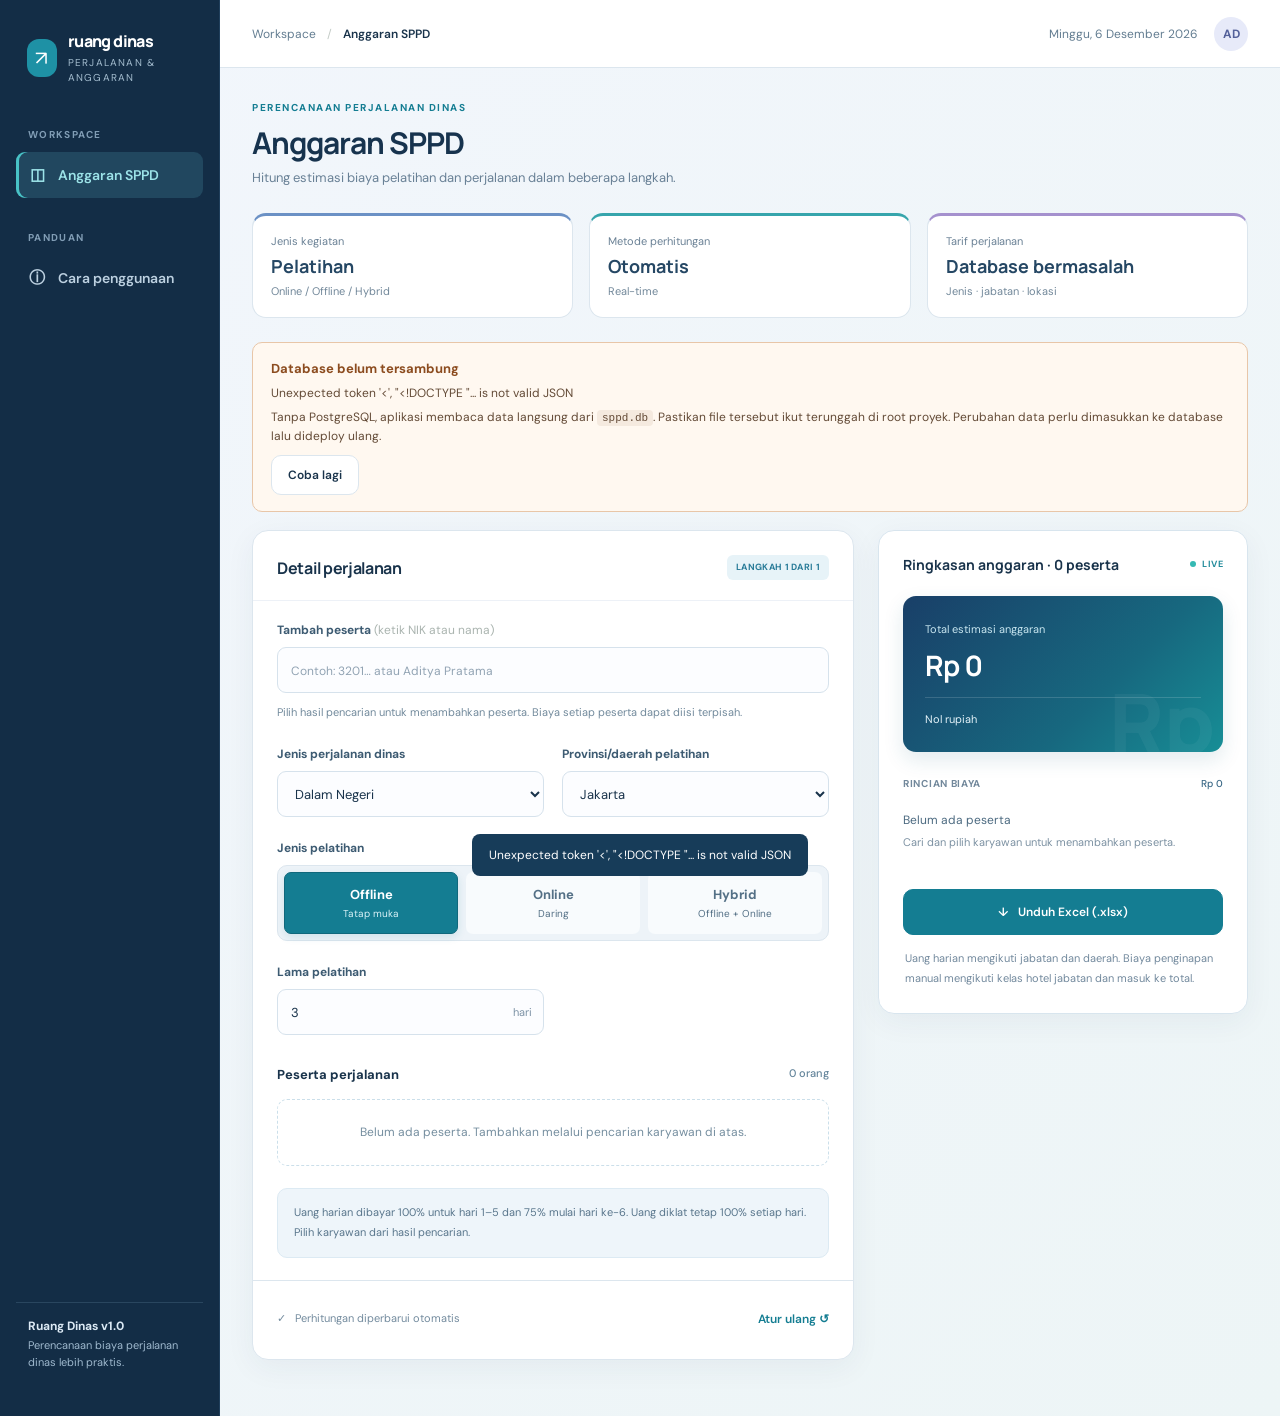
==== RuangDinas-PJT2/index.html @ 48d6821d "Add files via upload" ====
<!doctype html>
<html lang="id">
<head>
  <meta charset="utf-8" />
  <meta name="viewport" content="width=device-width, initial-scale=1" />
  <meta name="theme-color" content="#f5f7f5" />
  <title>Ruang Dinas — Anggaran SPPD</title>
  <link rel="stylesheet" href="style.css?v=7" />
</head>
<body>
  <div class="app">
    <aside>
      <div class="brand"><div class="brand-mark">↗</div><div class="brand-text"><strong>ruang dinas</strong><small>PERJALANAN & ANGGARAN</small></div></div>
      <div class="nav-label">Workspace</div>
      <div class="nav-item active"><span class="icon">◫</span><span class="label">Anggaran SPPD</span></div>
      <div class="nav-label" style="margin-top:22px">Panduan</div>
      <div class="nav-item" id="navGuide"><span class="icon">ⓘ</span><span class="label">Cara penggunaan</span></div>
      <div class="aside-bottom"><b>Ruang Dinas v1.0</b>Perencanaan biaya perjalanan dinas lebih praktis.</div>
    </aside>
    <main>
      <header class="topbar"><div class="crumb">Workspace <span style="margin:0 8px;color:#c3cbc6">/</span> <b>Anggaran SPPD</b></div><div class="top-actions"><span class="today" id="today"></span><div class="avatar">AD</div></div></header>
      <div class="content">
        <div class="heading"><div><div class="eyebrow">PERENCANAAN PERJALANAN DINAS</div><h1>Anggaran SPPD</h1><p>Hitung estimasi biaya pelatihan dan perjalanan dalam beberapa langkah.</p></div></div>
        <section class="stats">
          <div class="stat"><label>Jenis kegiatan</label><strong>Pelatihan</strong><span class="trend">Online / Offline / Hybrid</span></div>
          <div class="stat"><label>Metode perhitungan</label><strong>Otomatis</strong><span class="trend">Real-time</span></div>
          <div class="stat"><label>Tarif perjalanan</label><strong id="rateCount">—</strong><span class="trend">Jenis · jabatan · lokasi</span></div>
        </section>
        <section class="db-alert" id="dbAlert" role="alert" aria-live="polite" hidden>
          <strong>Database belum tersambung</strong>
          <p id="dbAlertMessage">Periksa konfigurasi database pada deployment.</p>
          <p>Tanpa PostgreSQL, aplikasi membaca data langsung dari <code>sppd.db</code>. Pastikan file tersebut ikut terunggah di root proyek. Perubahan data perlu dimasukkan ke database lalu dideploy ulang.</p>
          <button class="btn" id="retryDatabase" type="button">Coba lagi</button>
        </section>
        <div class="layout">
          <section class="card form-card">
            <div class="card-head"><h2>Detail perjalanan</h2><span class="step">LANGKAH 1 DARI 1</span></div>
            <div class="form-grid">
              <div class="field full"><label for="employeeSearch">Tambah peserta <span style="color:#aab4af;font-weight:400">(ketik NIK atau nama)</span></label><div class="employee-search"><input id="employeeSearch" autocomplete="off" placeholder="Contoh: 3201… atau Aditya Pratama"/><div class="employee-results" id="employeeResults"></div></div><input id="person" type="hidden"/><div class="employee-detail" id="employeeDetail">Pilih hasil pencarian untuk menambahkan peserta. Biaya setiap peserta dapat diisi terpisah.</div></div>
              <div class="field"><label for="tripType">Jenis perjalanan dinas</label><select id="tripType"><option value="Dalam Negeri">Dalam Negeri</option><option value="Luar Negeri">Luar Negeri</option></select></div>
              <div class="field"><label id="placeLabel" for="place">Provinsi/daerah pelatihan</label><select id="place"></select></div>
              <div class="field full" id="exchangeRateField" hidden><label for="exchangeRate">Kurs dolar hari ini (Rp per USD)</label><div class="suffix-wrap"><span class="suffix" style="left:14px;right:auto">Rp</span><input id="exchangeRate" type="number" min="0.01" step="0.01" placeholder="Masukkan kurs 1 USD dalam rupiah" style="padding-left:42px"/></div><small class="import-help">Tarif uang harian luar negeri dalam USD dikalikan kurs yang Anda masukkan.</small></div>
              <div class="field full"><label>Jenis pelatihan</label><div class="segmented" role="group" aria-label="Jenis pelatihan"><button type="button" class="active" data-mode="offline" aria-pressed="true"><span class="mode-name">Offline</span><span class="mode-description">Tatap muka</span></button><button type="button" data-mode="online" aria-pressed="false"><span class="mode-name">Online</span><span class="mode-description">Daring</span></button><button type="button" data-mode="gabungan" aria-pressed="false"><span class="mode-name">Hybrid</span><span class="mode-description">Offline + Online</span></button></div></div>
              <div class="field" id="singleDurationField"><label for="days">Lama pelatihan</label><div class="suffix-wrap"><input id="days" type="number" min="1" max="365" value="3"/><span class="suffix">hari</span></div></div>
              <div class="field" id="offlineDurationField" hidden><label for="offlineDays">Lama kegiatan offline</label><div class="suffix-wrap"><input id="offlineDays" type="number" min="1" max="365" value="3"/><span class="suffix">hari</span></div></div>
              <div class="field" id="onlineDurationField" hidden><label for="onlineDays">Lama kegiatan online</label><div class="suffix-wrap"><input id="onlineDays" type="number" min="1" max="365" value="2"/><span class="suffix">hari</span></div></div>
              <div class="field full" id="participantList"></div>
              <div class="note" id="modeNote">Biaya pelatihan offline termasuk dalam uang harian. Penginapan dimasukkan manual sesuai kelas hotel jabatan.</div>
            </div>
            <div class="form-footer"><span class="autosave">✓ &nbsp; Perhitungan diperbarui otomatis</span><button class="btn text" id="resetBtn">Atur ulang ↺</button></div>
          </section>
          <aside class="card result">
            <div class="result-top"><h2 id="summaryTitle">Ringkasan anggaran</h2><span class="live">LIVE</span></div>
            <div class="total"><small>Total estimasi anggaran</small><strong id="grandTotal">Rp 0</strong><p class="total-words" id="totalWords">Nol rupiah</p></div>
            <div class="breakdown-title">Rincian biaya <span id="perPerson" style="float:right;letter-spacing:0;text-transform:none;font-weight:500"></span></div>
            <div id="breakdown"></div>
            <button class="btn primary" id="exportBtn">↓ &nbsp; Unduh Excel (.xlsx)</button>
            <p class="hint">Uang harian mengikuti jabatan dan daerah. Biaya penginapan manual mengikuti kelas hotel jabatan dan masuk ke total.</p>
          </aside>
        </div>
      </div>
    </main>
  </div>
  <div class="modal-backdrop" id="modalBackdrop"><div class="modal"><div class="modal-header"><h2 id="modalTitle">Kelola data karyawan</h2><button class="close" id="closeModal" type="button">×</button></div><div class="modal-body" id="modalBody"></div><div class="modal-actions"><small id="modalFootnote">Impor menambahkan karyawan baru atau memperbarui data berdasarkan NIK.</small></div></div></div>
  <div class="toast" id="toast"></div>
  <script src="app.js?v=55" defer></script>
</body>
</html>
---- RuangDinas-PJT2/style.css ----
@import url('https://fonts.googleapis.com/css2?family=DM+Sans:wght@400;500;600;700&family=Manrope:wght@400;500;600;700;800&display=swap');
    :root{--ink:#172c29;--muted:#75827e;--line:#e7ece8;--paper:#fff;--canvas:#f5f7f5;--green:#176b56;--green2:#eaf4ef;--lime:#d5ec9d;--orange:#f2a36c;--shadow:0 16px 40px #173b2c0b}
    *{box-sizing:border-box}body{margin:0;background:var(--canvas);color:var(--ink);font-family:'DM Sans',sans-serif;font-size:14px}button,input,select{font:inherit}button{cursor:pointer}.app{max-width:1440px;margin:0 auto;min-height:100vh;display:grid;grid-template-columns:244px 1fr}
    aside{background:#fff;border-right:1px solid var(--line);padding:28px 18px;display:flex;flex-direction:column}.brand{display:flex;align-items:center;gap:11px;padding:0 11px 34px}.brand-mark{background:var(--green);width:38px;height:38px;border-radius:12px;display:grid;place-items:center;color:white;font-size:20px}.brand strong{font:800 16px Manrope;letter-spacing:-.6px}.brand small{display:block;font-size:10px;color:var(--muted);letter-spacing:1.2px;margin-top:2px}.nav-label{color:#a0aaa6;text-transform:uppercase;font-size:10px;font-weight:700;letter-spacing:1.3px;padding:8px 12px}.nav-item{display:flex;align-items:center;gap:12px;padding:11px 12px;border-radius:9px;color:#687772;margin:2px 0;font-weight:600}.nav-item.active{background:var(--green2);color:var(--green)}.nav-item .icon{width:18px;text-align:center;font-size:16px}.aside-bottom{margin-top:auto;padding:14px 12px;border-top:1px solid var(--line);color:var(--muted);font-size:11px;line-height:1.6}.aside-bottom b{color:var(--ink);display:block;font-size:12px}
    main{min-width:0}.topbar{height:76px;border-bottom:1px solid var(--line);background:#ffffffa8;display:flex;justify-content:space-between;align-items:center;padding:0 42px}.crumb{color:var(--muted);font-size:12px}.crumb b{color:var(--ink);font-weight:600}.top-actions{display:flex;align-items:center;gap:16px}.today{font-size:12px;color:var(--muted)}.avatar{width:34px;height:34px;border-radius:50%;background:#f1d7c2;color:#704f39;display:grid;place-items:center;font-weight:700;font-size:12px}.content{padding:34px 42px 60px;max-width:1280px;margin:0 auto}.heading{display:flex;justify-content:space-between;align-items:flex-end;margin-bottom:26px}.eyebrow{color:var(--green);text-transform:uppercase;letter-spacing:1.5px;font-size:10px;font-weight:700}.heading h1{font:700 30px Manrope;letter-spacing:-1.2px;margin:7px 0 5px}.heading p{margin:0;color:var(--muted);font-size:13px}.btn{border:1px solid var(--line);background:#fff;color:var(--ink);border-radius:8px;padding:10px 14px;font-weight:600;font-size:12px;display:inline-flex;align-items:center;gap:8px}.btn:hover{border-color:#b7c9c1}.btn.primary{background:var(--green);border-color:var(--green);color:white}.btn.primary:hover{background:#105b47}.btn.text{border:0;background:transparent;color:var(--green);padding:6px 0}.layout{display:grid;grid-template-columns:minmax(0,1fr) 340px;gap:20px;align-items:start}.card{background:var(--paper);border:1px solid var(--line);border-radius:12px;box-shadow:var(--shadow)}.card-head{padding:20px 22px 15px;display:flex;justify-content:space-between;align-items:center}.card-head h2{font:700 15px Manrope;margin:0;letter-spacing:-.3px}.step{font-size:10px;color:var(--green);background:var(--green2);padding:5px 8px;border-radius:5px;font-weight:700;letter-spacing:.3px}.form-card{padding-bottom:20px}.form-grid{padding:2px 22px 17px;display:grid;grid-template-columns:1fr 1fr;gap:16px 14px}.field.full{grid-column:1/-1}.field label{display:block;font-size:11px;font-weight:700;color:#52625d;margin-bottom:7px}.field input,.field select{width:100%;height:41px;border:1px solid #dfe6e1;background:#fff;border-radius:7px;padding:0 11px;color:var(--ink);outline:none}.field input:focus,.field select:focus{border-color:#77a995;box-shadow:0 0 0 3px #176b5614}.field input::placeholder{color:#adb7b2}.suffix-wrap{position:relative}.suffix-wrap input{padding-right:58px}.suffix{position:absolute;right:12px;top:13px;color:#9aa5a0;font-size:11px}.segmented{height:42px;background:#f3f6f3;border-radius:8px;padding:4px;display:flex;gap:4px}.segmented button{border:0;background:transparent;border-radius:6px;flex:1;color:#77837e;font-size:12px;font-weight:600}.segmented button.active{background:#fff;color:var(--green);box-shadow:0 1px 4px #14291c12}.note{grid-column:1/-1;background:#f6f8f6;border-radius:7px;padding:10px 12px;color:#74817b;font-size:11px;line-height:1.5}.note span{color:var(--green);font-weight:700}.form-footer{border-top:1px solid var(--line);padding:16px 22px 0;display:flex;justify-content:space-between;align-items:center}.autosave{color:#8a9791;font-size:11px}.result{padding:20px 20px 18px;position:sticky;top:20px}.result-top{display:flex;justify-content:space-between;align-items:center}.result-top h2{font:700 15px Manrope;margin:0}.live{color:var(--green);font-size:10px;font-weight:700;display:flex;gap:6px;align-items:center}.live:before{content:'';width:6px;height:6px;background:#60b990;border-radius:50%}.total{margin:22px 0 18px;padding:19px;border-radius:10px;background:var(--green);color:#fff;position:relative;overflow:hidden}.total:after{content:'Rp';font:800 82px Manrope;color:#ffffff0c;position:absolute;right:8px;bottom:-26px}.total small{font-size:11px;color:#b7d5c9}.total strong{display:block;font:700 28px Manrope;letter-spacing:-.8px;margin-top:4px;position:relative;z-index:1}.breakdown-title{font-size:10px;text-transform:uppercase;letter-spacing:1px;font-weight:700;color:#97a39e;margin:0 0 5px}.line-item{display:flex;justify-content:space-between;align-items:center;padding:11px 0;border-bottom:1px solid #eff2ef}.line-item:last-child{border:0}.line-label{font-size:12px;color:#66746e}.line-label small{display:block;color:#9ba6a0;font-size:10px;margin-top:3px}.line-amount{font-size:12px;font-weight:700}.total-foot{background:#f6f8f6;border-radius:7px;padding:10px;margin-top:14px;display:flex;justify-content:space-between;color:#75817c;font-size:10px}.total-foot b{color:var(--ink)}.result .primary{width:100%;justify-content:center;margin-top:15px;padding:12px}.hint{font-size:10px;line-height:1.5;color:#9aa49f;margin:12px 2px 0}.stats{display:grid;grid-template-columns:repeat(3,1fr);gap:14px;margin-bottom:18px}.stat{padding:14px 16px;background:#fff;border:1px solid var(--line);border-radius:10px}.stat label{font-size:10px;color:var(--muted);display:block;margin-bottom:8px}.stat strong{font:700 17px Manrope}.stat .trend{float:right;background:#eef5eb;color:#59825b;padding:4px 6px;border-radius:5px;font-size:9px}
    .toast{position:fixed;bottom:24px;left:50%;transform:translate(-50%,20px);opacity:0;background:#183a31;color:#fff;padding:12px 17px;border-radius:8px;font-size:12px;transition:.22s;pointer-events:none;z-index:10}.toast.show{opacity:1;transform:translate(-50%,0)}.modal-backdrop{position:fixed;inset:0;background:#10251d66;display:none;align-items:center;justify-content:center;padding:20px;z-index:5}.modal-backdrop.open{display:flex}.modal{width:min(700px,100%);max-height:90vh;overflow:auto;background:#fff;border-radius:14px;box-shadow:0 24px 80px #10251d40}.modal-header{padding:20px 24px;border-bottom:1px solid var(--line);display:flex;justify-content:space-between;align-items:center}.modal-header h2{font:700 18px Manrope;margin:0}.close{border:0;background:#f3f6f3;border-radius:50%;width:32px;height:32px;color:#697772;font-size:18px}.modal-body{padding:20px 24px}.modal-body p{color:var(--muted);font-size:12px;line-height:1.55;margin:0 0 18px}.rate-table{width:100%;border-collapse:collapse;font-size:12px}.rate-table th{text-align:left;color:#87938d;background:#f6f8f6;padding:10px;font-size:10px}.rate-table td{padding:9px 10px;border-bottom:1px solid #edf0ed}.rate-table input{width:100%;border:1px solid #e3e9e5;border-radius:5px;padding:7px 8px;font-size:11px}.modal-actions{padding:14px 24px 20px;border-top:1px solid var(--line);display:flex;justify-content:space-between;align-items:center}.modal-actions small{color:#93a099;font-size:10px}
    .employee-search{position:relative}.employee-search>input{width:100%;height:41px;border:1px solid #dfe6e1;background:#fff;border-radius:7px;padding:0 11px;color:var(--ink);outline:none}.employee-search>input:focus{border-color:#77a995;box-shadow:0 0 0 3px #176b5614}.employee-results{display:none;position:absolute;top:45px;left:0;right:0;background:#fff;border:1px solid var(--line);border-radius:8px;box-shadow:0 12px 30px #173b2c18;z-index:3;max-height:240px;overflow:auto}.employee-results.open{display:block}.employee-option{padding:10px 12px;border-bottom:1px solid #f0f2f0;cursor:pointer}.employee-option:last-child{border:0}.employee-option:hover{background:#f5f8f5}.employee-option b{font-size:12px}.employee-option small{display:block;color:#87938d;margin-top:3px;font-size:10px}.employee-detail{margin-top:8px;color:#82908a;font-size:10px;line-height:1.6}.employee-detail.selected{background:#f5f8f5;border-radius:7px;padding:9px 11px;color:#62716a}.employee-detail b{color:var(--ink)}.import-box{border:1px dashed #cbd8d0;background:#f8faf8;padding:16px;border-radius:9px;margin:16px 0}.import-box label{font-weight:700;font-size:12px;display:block;margin-bottom:9px}.import-box input{font-size:11px}.import-help{font-size:10px;color:#84918b;line-height:1.6}
    @media(max-width:1000px){.app{grid-template-columns:72px 1fr}aside{padding:24px 10px}.brand{padding:0 7px 34px}.brand-text,.nav-label,.nav-item .label,.aside-bottom{display:none}.nav-item{justify-content:center;padding:12px}.nav-item .icon{font-size:18px}.layout{grid-template-columns:minmax(0,1fr) 300px}.content{padding:28px 24px}.topbar{padding:0 24px}}
    @media(max-width:740px){.app{display:block}aside{display:none}.topbar{height:60px;padding:0 18px}.content{padding:24px 16px 40px}.heading{align-items:flex-start;gap:12px;flex-direction:column;margin-bottom:20px}.heading h1{font-size:25px}.layout{grid-template-columns:1fr}.result{position:static;grid-row:1}.form-grid{grid-template-columns:1fr}.field.full,.note{grid-column:auto}.stats{gap:7px}.stat{padding:12px 10px}.stat strong{font-size:14px}.today{display:none}}

.db-alert{margin:0 0 18px;padding:16px 18px;border:1px solid #e8c6a8;border-radius:10px;background:#fff8f0;color:#634a36;line-height:1.5}.db-alert[hidden]{display:none}.db-alert strong{display:block;color:#8c4c1f;font-size:13px}.db-alert p{margin:6px 0;font-size:12px}.db-alert code{font-size:11px;background:#f5eadf;padding:2px 5px;border-radius:4px}.db-alert .btn{margin-top:4px}

.total-words{position:relative;z-index:1;margin:10px 0 0;font-size:11px;line-height:1.6;color:#dceee6;overflow-wrap:anywhere}

/* Comfortable form spacing and clear budget hierarchy. */
:root{--canvas:#f3f6f5;--line:#e0e8e4;--muted:#667b72;--shadow:0 8px 30px rgba(28,65,49,.045)}
body{font-family:'DM Sans',-apple-system,BlinkMacSystemFont,'Segoe UI',sans-serif;line-height:1.5}
.app{max-width:1600px;grid-template-columns:220px minmax(0,1fr)}
.app>aside{background:#fbfdfc;padding:30px 16px}
.topbar{height:68px;padding:0 32px;background:#fff}
.content{padding:32px 32px 56px;max-width:1320px}
.heading{align-items:center;gap:20px;margin-bottom:24px}
.heading h1{font-size:30px;letter-spacing:-1px}
.heading p{line-height:1.6;color:#6b7e75}
.btn{border-radius:10px;min-height:40px;padding:10px 16px;transition:background .15s,border-color .15s}
.btn:focus-visible,.segmented button:focus-visible{outline:3px solid #a8d4c1;outline-offset:3px}
.stats{gap:16px;margin-bottom:24px}
.stat{padding:17px 18px;border-radius:14px;display:flex;align-items:flex-start;flex-direction:column;gap:5px}
.stat label{margin-bottom:0;font-size:11px;color:#6d8076}
.stat strong{font-size:18px}.stat .trend{float:none;background:transparent;color:#668373;padding:0;font-size:11px}
.layout{grid-template-columns:minmax(0,1fr) minmax(320px,370px);gap:24px}
.card{border-radius:16px}
.card-head{padding:24px 24px 20px;border-bottom:1px solid #edf2ef;margin-bottom:20px;gap:12px}
.card-head h2,.result-top h2{font-size:16px}
.step{font-size:9px;white-space:nowrap;padding:6px 9px;border-radius:6px}
.form-grid{padding:0 24px 22px;gap:22px 18px;grid-template-columns:repeat(2,minmax(0,1fr))}
.field{min-width:0}.field label{font-size:12px;color:#425c50;margin-bottom:8px}
.field input,.field select,.employee-search>input{height:46px;border-radius:9px;border-color:#d8e3dc;background:#fcfdfc;font-size:13px;padding-left:13px}
.field input::placeholder{color:#8c9d93;font-size:12px}
.suffix{top:15px;color:#72897c}.suffix-wrap input{padding-right:55px}
.employee-results{top:51px;border-radius:10px}.employee-option{padding:13px 14px}.employee-option b{font-size:13px}.employee-option small{font-size:11px}
.employee-detail{font-size:11px;line-height:1.8;margin-top:10px}
.employee-detail.selected{padding:14px 16px;background:#f0f7f3;border:1px solid #dcebe2;border-radius:10px}
.import-help{display:block;font-size:11px;line-height:1.7;margin-top:7px;color:#6e8476}
.segmented{height:46px;background:#edf3ef;border-radius:10px;padding:5px}.segmented button{border-radius:7px;font-size:12px}
.note{padding:14px 16px;border:1px solid #e5ede7;background:#f7faf8;color:#61796c;font-size:11px;line-height:1.8;border-radius:10px}
.form-footer{padding:18px 24px 0;gap:14px}.autosave{color:#708579;line-height:1.6}
.result{display:block;padding:24px;top:24px;border:1px solid #dce7df}
.result-top{gap:12px}.live{font-size:9px;letter-spacing:.5px}
.total{margin:22px 0 24px;padding:22px;border-radius:13px;background:linear-gradient(135deg,#176b56,#104c3e)}
.total small{color:#d0e7dd;font-size:11px}.total strong{font-size:clamp(24px,2.2vw,30px);line-height:1.3;letter-spacing:-.7px;overflow-wrap:anywhere;margin-top:8px;font-variant-numeric:tabular-nums}
.total-words{padding-top:12px;border-top:1px solid #ffffff26;margin-top:14px;font-size:11px;line-height:1.8;color:#e5f2ec}
.breakdown-title{color:#6f8478;font-size:10px;letter-spacing:.7px;display:flex;justify-content:space-between;gap:12px}
.breakdown-title #perPerson{float:none!important;font-variant-numeric:tabular-nums;color:#456555}
.line-item{gap:14px;align-items:flex-start;padding:15px 0;border-color:#eaf0ec}.line-label{font-size:12px;color:#466052;min-width:0;line-height:1.6}.line-label small{font-size:11px;color:#7c8e82;line-height:1.6;margin-top:4px}.line-amount{font-size:12px;white-space:nowrap;font-variant-numeric:tabular-nums;padding-top:2px}
.result .primary{margin-top:22px;min-height:46px;border-radius:10px}.hint{font-size:11px;line-height:1.8;color:#73867a;margin-top:14px}
.modal{border-radius:18px}.import-box{border-style:solid;border-radius:12px;padding:18px}.modal-body p{font-size:13px;line-height:1.7}
[hidden]{display:none!important}
@media(max-width:1100px){.app{grid-template-columns:76px minmax(0,1fr)}.app>aside{padding:26px 10px}.brand{padding:0 7px 30px}.brand-text,.nav-label,.nav-item .label,.aside-bottom{display:none}.nav-item{justify-content:center;padding:12px}.content{padding:26px 24px 48px}.topbar{padding:0 24px}.layout{grid-template-columns:minmax(0,1fr) 320px;gap:18px}.result{padding:20px}.form-grid{padding:0 20px 20px;gap:20px 14px}.card-head{padding:20px}.step{display:none}}
@media(max-width:850px){.layout{grid-template-columns:minmax(0,1fr)}.result{position:static;grid-row:auto}.total strong{font-size:30px}.stats{gap:10px}.stat{padding:14px}.stat strong{font-size:16px}}
@media(max-width:600px){.app{display:block}.app>aside{display:none}.topbar{height:60px;padding:0 18px}.content{padding:24px 16px 40px}.heading{align-items:flex-start;flex-direction:column;gap:16px}.heading h1{font-size:27px}.heading p{font-size:12px}.heading>.btn{align-self:flex-start}.stats{grid-template-columns:1fr;gap:8px}.stat{display:grid;grid-template-columns:1fr auto;align-items:center;gap:2px 12px;padding:12px 16px}.stat label{grid-column:1}.stat strong{grid-column:2;grid-row:1/3}.stat .trend{grid-column:1;grid-row:2;font-size:10px}.form-grid{grid-template-columns:minmax(0,1fr)}.field.full,.note{grid-column:1}.form-footer{padding:16px 20px 0;flex-wrap:wrap}.total{padding:20px}.line-item{gap:10px}.today{display:none}.modal-backdrop{padding:12px}.modal-header,.modal-body{padding:18px}}

.brand strong,.heading h1,.card-head h2,.result-top h2,.total strong,.stat strong,.modal-header h2{font-family:Manrope,"DM Sans",-apple-system,BlinkMacSystemFont,"Segoe UI",sans-serif}

.participants-title{display:flex;justify-content:space-between;gap:12px;font-size:13px;font-weight:700;margin:8px 0 14px}.participants-title span{font-size:11px;color:#64806f;font-weight:500}.participant-card{border:1px solid #dfe9e3;border-radius:12px;padding:18px;background:#fbfdfc;margin-bottom:14px}.participant-head{display:flex;align-items:flex-start;justify-content:space-between;gap:14px;padding-bottom:16px;border-bottom:1px solid #e6eee8;margin-bottom:16px}.participant-head strong{font-size:13px;line-height:1.6}.participant-head small{display:block;font-size:11px;color:#728579;margin-top:4px;line-height:1.7}.participant-head .btn{color:#a1554e;min-height:30px;flex-shrink:0}.participant-fields{display:grid;grid-template-columns:repeat(2,minmax(0,1fr));gap:16px}.participant-empty{border:1px dashed #ccddd2;border-radius:10px;padding:22px;text-align:center;color:#7a8d80;font-size:12px;line-height:1.8}.budget-person{display:flex;justify-content:space-between;gap:12px;background:#eef5f0;border-radius:8px;padding:10px 12px;margin-top:18px;font-size:11px;line-height:1.6}.budget-person span{white-space:nowrap;font-weight:700}.result-top h2{font-size:14px}@media(max-width:600px){.participant-fields{grid-template-columns:1fr}.participant-card{padding:14px}.budget-person{flex-direction:column;gap:4px}}

/* Navy and teal palette. */
:root{--ink:#19334b;--muted:#637d91;--line:#dce6ee;--canvas:#f1f5fa;--green:#147d92;--green2:#e5f3f7;--shadow:0 8px 30px rgba(29,58,90,.055)}
body{background:linear-gradient(135deg,#f2f6fc,#edf5f6)}
.app>aside{background:#132d46;border-color:#203f5c;color:#e3edf7}
.brand-mark{background:#1e91a5}.brand strong{color:#fff}.brand small{color:#a4bdcf}
.nav-label{color:#819db5}.nav-item{color:#bcd0e0}.nav-item.active{background:#21475f;color:#9ce3e8;box-shadow:inset 3px 0 #48c2c6}.nav-item:hover{background:#1c3d56}
.aside-bottom{border-color:#29465f;color:#9fb9ce}.aside-bottom b{color:#dceaf5}
.eyebrow,.btn.text{color:#147d92}.avatar{background:#e7eaf9;color:#54619a}
.heading h1{color:#17334e}.heading p{color:#698196}
.stat{border-top:3px solid #6b91c5}.stat:nth-child(2){border-top-color:#36a5ac}.stat:nth-child(3){border-top-color:#a591ce}
.stat label{color:#6a8195}.stat .trend{color:#72889a}.stat strong{color:#254764}
.card-head{border-color:#edf1f7}.step{background:#e7f3f8;color:#287b98}
.field label{color:#3d5b72}.field input,.field select,.employee-search>input{border-color:#d6e2ec;background:#fcfdff}
.field input:focus,.field select:focus,.employee-search>input:focus{border-color:#5ba3be;box-shadow:0 0 0 3px #147d9215}
.field input::placeholder{color:#91a3b3}.suffix{color:#7c92a5}
.segmented{background:#edf2f8}.segmented button{color:#70859a}.segmented button.active{color:#147d92}
.employee-detail.selected{background:#edf6fb;border-color:#dbeaf3;color:#57768a}
.employee-option:hover{background:#edf6fb}.employee-option small,.employee-detail,.import-help{color:#728a9c}
.note{background:#eef5fa;border-color:#dceaf3;color:#59768c}.autosave{color:#738b9e}
.result{border-color:#d8e5ee}.total{background:linear-gradient(135deg,#193f68 0%,#17687f 62%,#178e96 100%);box-shadow:0 8px 20px #1b607b20}
.total small{color:#c8e6f0}.total-words{color:#e4f3f9}.live{color:#238b9b}.live:before{background:#35b9b3}
.breakdown-title{color:#72889b}.breakdown-title #perPerson{color:#3b6987}.line-label{color:#4c6a80}.line-label small{color:#7c91a2}.line-item{border-color:#eaf0f6}.hint{color:#72899d}
.btn.primary{background:#147d92;border-color:#147d92}.btn.primary:hover{background:#10687c;border-color:#10687c}.btn:focus-visible,.segmented button:focus-visible{outline-color:#87c4d7}
.participant-card{background:#f8fbfe;border-color:#dce7f0}.participant-head{border-color:#e3edf5}.participant-head small{color:#748c9f}.participants-title span{color:#64859b}
.participant-empty{border-color:#cbdfea;color:#758e9f}.budget-person{background:#eaf3fa;color:#315b7c}
.import-box{background:#f6faff;border-color:#d5e5ef}.toast{background:#173c59}

/* Clearly distinguish the selected training mode. */
.segmented{height:auto;min-height:76px;padding:6px;gap:8px;border:1px solid #dce6ee;background:#edf3f8}
.segmented button{position:relative;min-height:62px;padding:10px 8px;border:1px solid transparent;display:flex;flex-direction:column;align-items:center;justify-content:center;gap:3px;background:#f8fbfd;color:#547086;transition:background .15s,border-color .15s}
.segmented .mode-name{font-size:13px;font-weight:700}.segmented .mode-description{font-size:10px;font-weight:400;line-height:1.4}
.segmented button:hover{border-color:#8bb8cc;background:#e3f1f7}
.segmented button.active{background:#147d92;color:#fff;border-color:#10687c;box-shadow:0 3px 8px #147d9224}
.segmented button.active .mode-description{color:#d9f2f7}
@media(max-width:600px){.segmented{gap:5px}.segmented button{padding:10px 5px}.segmented .mode-description{font-size:9px}}
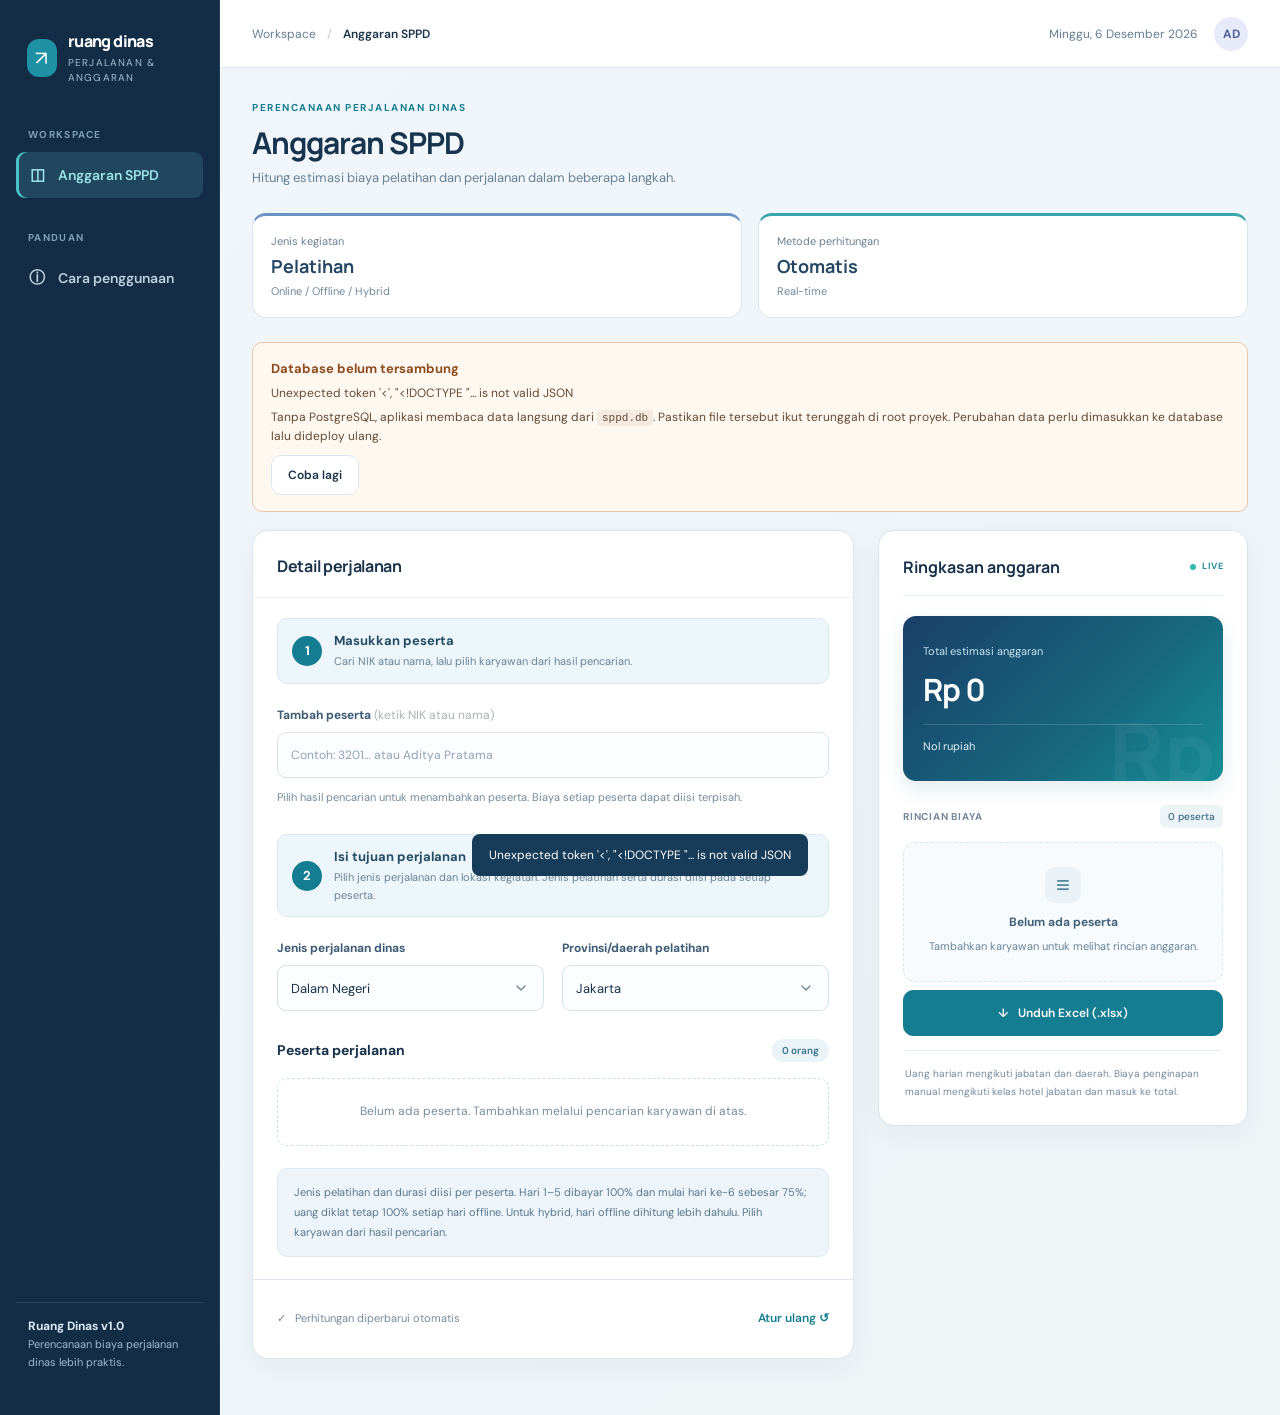
==== commit baea6545: "Add files via upload" ====
--- a/RuangDinas-PJT2/index.html
+++ b/RuangDinas-PJT2/index.html
@@ -5,7 +5,7 @@
   <meta name="viewport" content="width=device-width, initial-scale=1" />
   <meta name="theme-color" content="#f5f7f5" />
   <title>Ruang Dinas — Anggaran SPPD</title>
-  <link rel="stylesheet" href="style.css?v=7" />
+  <link rel="stylesheet" href="style.css?v=15" />
 </head>
 <body>
   <div class="app">
@@ -24,7 +24,6 @@
         <section class="stats">
           <div class="stat"><label>Jenis kegiatan</label><strong>Pelatihan</strong><span class="trend">Online / Offline / Hybrid</span></div>
           <div class="stat"><label>Metode perhitungan</label><strong>Otomatis</strong><span class="trend">Real-time</span></div>
-          <div class="stat"><label>Tarif perjalanan</label><strong id="rateCount">—</strong><span class="trend">Jenis · jabatan · lokasi</span></div>
         </section>
         <section class="db-alert" id="dbAlert" role="alert" aria-live="polite" hidden>
           <strong>Database belum tersambung</strong>
@@ -34,16 +33,14 @@
         </section>
         <div class="layout">
           <section class="card form-card">
-            <div class="card-head"><h2>Detail perjalanan</h2><span class="step">LANGKAH 1 DARI 1</span></div>
+            <div class="card-head"><h2>Detail perjalanan</h2></div>
             <div class="form-grid">
+              <div class="input-section-title"><span>1</span><div><h3>Masukkan peserta</h3><p>Cari NIK atau nama, lalu pilih karyawan dari hasil pencarian.</p></div></div>
               <div class="field full"><label for="employeeSearch">Tambah peserta <span style="color:#aab4af;font-weight:400">(ketik NIK atau nama)</span></label><div class="employee-search"><input id="employeeSearch" autocomplete="off" placeholder="Contoh: 3201… atau Aditya Pratama"/><div class="employee-results" id="employeeResults"></div></div><input id="person" type="hidden"/><div class="employee-detail" id="employeeDetail">Pilih hasil pencarian untuk menambahkan peserta. Biaya setiap peserta dapat diisi terpisah.</div></div>
+              <div class="input-section-title training-section-title"><span>2</span><div><h3>Isi tujuan perjalanan</h3><p>Pilih jenis perjalanan dan lokasi kegiatan. Jenis pelatihan serta durasi diisi pada setiap peserta.</p></div></div>
               <div class="field"><label for="tripType">Jenis perjalanan dinas</label><select id="tripType"><option value="Dalam Negeri">Dalam Negeri</option><option value="Luar Negeri">Luar Negeri</option></select></div>
               <div class="field"><label id="placeLabel" for="place">Provinsi/daerah pelatihan</label><select id="place"></select></div>
-              <div class="field full" id="exchangeRateField" hidden><label for="exchangeRate">Kurs dolar hari ini (Rp per USD)</label><div class="suffix-wrap"><span class="suffix" style="left:14px;right:auto">Rp</span><input id="exchangeRate" type="number" min="0.01" step="0.01" placeholder="Masukkan kurs 1 USD dalam rupiah" style="padding-left:42px"/></div><small class="import-help">Tarif uang harian luar negeri dalam USD dikalikan kurs yang Anda masukkan.</small></div>
-              <div class="field full"><label>Jenis pelatihan</label><div class="segmented" role="group" aria-label="Jenis pelatihan"><button type="button" class="active" data-mode="offline" aria-pressed="true"><span class="mode-name">Offline</span><span class="mode-description">Tatap muka</span></button><button type="button" data-mode="online" aria-pressed="false"><span class="mode-name">Online</span><span class="mode-description">Daring</span></button><button type="button" data-mode="gabungan" aria-pressed="false"><span class="mode-name">Hybrid</span><span class="mode-description">Offline + Online</span></button></div></div>
-              <div class="field" id="singleDurationField"><label for="days">Lama pelatihan</label><div class="suffix-wrap"><input id="days" type="number" min="1" max="365" value="3"/><span class="suffix">hari</span></div></div>
-              <div class="field" id="offlineDurationField" hidden><label for="offlineDays">Lama kegiatan offline</label><div class="suffix-wrap"><input id="offlineDays" type="number" min="1" max="365" value="3"/><span class="suffix">hari</span></div></div>
-              <div class="field" id="onlineDurationField" hidden><label for="onlineDays">Lama kegiatan online</label><div class="suffix-wrap"><input id="onlineDays" type="number" min="1" max="365" value="2"/><span class="suffix">hari</span></div></div>
+              <div class="field full" id="exchangeRateField" hidden><label for="exchangeRate">Kurs dolar hari ini (Rp per USD)</label><div class="suffix-wrap"><span class="suffix" style="left:14px;right:auto">Rp</span><input id="exchangeRate" type="text" inputmode="decimal" pattern="[0-9]+([.][0-9]{3})*(,[0-9]{1,2})?" placeholder="Masukkan kurs 1 USD dalam rupiah" style="padding-left:42px"/></div><small class="import-help">Tarif uang harian luar negeri dalam USD dikalikan kurs yang Anda masukkan.</small></div>
               <div class="field full" id="participantList"></div>
               <div class="note" id="modeNote">Biaya pelatihan offline termasuk dalam uang harian. Penginapan dimasukkan manual sesuai kelas hotel jabatan.</div>
             </div>
@@ -63,6 +60,6 @@
   </div>
   <div class="modal-backdrop" id="modalBackdrop"><div class="modal"><div class="modal-header"><h2 id="modalTitle">Kelola data karyawan</h2><button class="close" id="closeModal" type="button">×</button></div><div class="modal-body" id="modalBody"></div><div class="modal-actions"><small id="modalFootnote">Impor menambahkan karyawan baru atau memperbarui data berdasarkan NIK.</small></div></div></div>
   <div class="toast" id="toast"></div>
-  <script src="app.js?v=55" defer></script>
+  <script src="app.js?v=65" defer></script>
 </body>
 </html>
--- a/RuangDinas-PJT2/style.css
+++ b/RuangDinas-PJT2/style.css
@@ -2,7 +2,7 @@
     :root{--ink:#172c29;--muted:#75827e;--line:#e7ece8;--paper:#fff;--canvas:#f5f7f5;--green:#176b56;--green2:#eaf4ef;--lime:#d5ec9d;--orange:#f2a36c;--shadow:0 16px 40px #173b2c0b}
     *{box-sizing:border-box}body{margin:0;background:var(--canvas);color:var(--ink);font-family:'DM Sans',sans-serif;font-size:14px}button,input,select{font:inherit}button{cursor:pointer}.app{max-width:1440px;margin:0 auto;min-height:100vh;display:grid;grid-template-columns:244px 1fr}
     aside{background:#fff;border-right:1px solid var(--line);padding:28px 18px;display:flex;flex-direction:column}.brand{display:flex;align-items:center;gap:11px;padding:0 11px 34px}.brand-mark{background:var(--green);width:38px;height:38px;border-radius:12px;display:grid;place-items:center;color:white;font-size:20px}.brand strong{font:800 16px Manrope;letter-spacing:-.6px}.brand small{display:block;font-size:10px;color:var(--muted);letter-spacing:1.2px;margin-top:2px}.nav-label{color:#a0aaa6;text-transform:uppercase;font-size:10px;font-weight:700;letter-spacing:1.3px;padding:8px 12px}.nav-item{display:flex;align-items:center;gap:12px;padding:11px 12px;border-radius:9px;color:#687772;margin:2px 0;font-weight:600}.nav-item.active{background:var(--green2);color:var(--green)}.nav-item .icon{width:18px;text-align:center;font-size:16px}.aside-bottom{margin-top:auto;padding:14px 12px;border-top:1px solid var(--line);color:var(--muted);font-size:11px;line-height:1.6}.aside-bottom b{color:var(--ink);display:block;font-size:12px}
-    main{min-width:0}.topbar{height:76px;border-bottom:1px solid var(--line);background:#ffffffa8;display:flex;justify-content:space-between;align-items:center;padding:0 42px}.crumb{color:var(--muted);font-size:12px}.crumb b{color:var(--ink);font-weight:600}.top-actions{display:flex;align-items:center;gap:16px}.today{font-size:12px;color:var(--muted)}.avatar{width:34px;height:34px;border-radius:50%;background:#f1d7c2;color:#704f39;display:grid;place-items:center;font-weight:700;font-size:12px}.content{padding:34px 42px 60px;max-width:1280px;margin:0 auto}.heading{display:flex;justify-content:space-between;align-items:flex-end;margin-bottom:26px}.eyebrow{color:var(--green);text-transform:uppercase;letter-spacing:1.5px;font-size:10px;font-weight:700}.heading h1{font:700 30px Manrope;letter-spacing:-1.2px;margin:7px 0 5px}.heading p{margin:0;color:var(--muted);font-size:13px}.btn{border:1px solid var(--line);background:#fff;color:var(--ink);border-radius:8px;padding:10px 14px;font-weight:600;font-size:12px;display:inline-flex;align-items:center;gap:8px}.btn:hover{border-color:#b7c9c1}.btn.primary{background:var(--green);border-color:var(--green);color:white}.btn.primary:hover{background:#105b47}.btn.text{border:0;background:transparent;color:var(--green);padding:6px 0}.layout{display:grid;grid-template-columns:minmax(0,1fr) 340px;gap:20px;align-items:start}.card{background:var(--paper);border:1px solid var(--line);border-radius:12px;box-shadow:var(--shadow)}.card-head{padding:20px 22px 15px;display:flex;justify-content:space-between;align-items:center}.card-head h2{font:700 15px Manrope;margin:0;letter-spacing:-.3px}.step{font-size:10px;color:var(--green);background:var(--green2);padding:5px 8px;border-radius:5px;font-weight:700;letter-spacing:.3px}.form-card{padding-bottom:20px}.form-grid{padding:2px 22px 17px;display:grid;grid-template-columns:1fr 1fr;gap:16px 14px}.field.full{grid-column:1/-1}.field label{display:block;font-size:11px;font-weight:700;color:#52625d;margin-bottom:7px}.field input,.field select{width:100%;height:41px;border:1px solid #dfe6e1;background:#fff;border-radius:7px;padding:0 11px;color:var(--ink);outline:none}.field input:focus,.field select:focus{border-color:#77a995;box-shadow:0 0 0 3px #176b5614}.field input::placeholder{color:#adb7b2}.suffix-wrap{position:relative}.suffix-wrap input{padding-right:58px}.suffix{position:absolute;right:12px;top:13px;color:#9aa5a0;font-size:11px}.segmented{height:42px;background:#f3f6f3;border-radius:8px;padding:4px;display:flex;gap:4px}.segmented button{border:0;background:transparent;border-radius:6px;flex:1;color:#77837e;font-size:12px;font-weight:600}.segmented button.active{background:#fff;color:var(--green);box-shadow:0 1px 4px #14291c12}.note{grid-column:1/-1;background:#f6f8f6;border-radius:7px;padding:10px 12px;color:#74817b;font-size:11px;line-height:1.5}.note span{color:var(--green);font-weight:700}.form-footer{border-top:1px solid var(--line);padding:16px 22px 0;display:flex;justify-content:space-between;align-items:center}.autosave{color:#8a9791;font-size:11px}.result{padding:20px 20px 18px;position:sticky;top:20px}.result-top{display:flex;justify-content:space-between;align-items:center}.result-top h2{font:700 15px Manrope;margin:0}.live{color:var(--green);font-size:10px;font-weight:700;display:flex;gap:6px;align-items:center}.live:before{content:'';width:6px;height:6px;background:#60b990;border-radius:50%}.total{margin:22px 0 18px;padding:19px;border-radius:10px;background:var(--green);color:#fff;position:relative;overflow:hidden}.total:after{content:'Rp';font:800 82px Manrope;color:#ffffff0c;position:absolute;right:8px;bottom:-26px}.total small{font-size:11px;color:#b7d5c9}.total strong{display:block;font:700 28px Manrope;letter-spacing:-.8px;margin-top:4px;position:relative;z-index:1}.breakdown-title{font-size:10px;text-transform:uppercase;letter-spacing:1px;font-weight:700;color:#97a39e;margin:0 0 5px}.line-item{display:flex;justify-content:space-between;align-items:center;padding:11px 0;border-bottom:1px solid #eff2ef}.line-item:last-child{border:0}.line-label{font-size:12px;color:#66746e}.line-label small{display:block;color:#9ba6a0;font-size:10px;margin-top:3px}.line-amount{font-size:12px;font-weight:700}.total-foot{background:#f6f8f6;border-radius:7px;padding:10px;margin-top:14px;display:flex;justify-content:space-between;color:#75817c;font-size:10px}.total-foot b{color:var(--ink)}.result .primary{width:100%;justify-content:center;margin-top:15px;padding:12px}.hint{font-size:10px;line-height:1.5;color:#9aa49f;margin:12px 2px 0}.stats{display:grid;grid-template-columns:repeat(3,1fr);gap:14px;margin-bottom:18px}.stat{padding:14px 16px;background:#fff;border:1px solid var(--line);border-radius:10px}.stat label{font-size:10px;color:var(--muted);display:block;margin-bottom:8px}.stat strong{font:700 17px Manrope}.stat .trend{float:right;background:#eef5eb;color:#59825b;padding:4px 6px;border-radius:5px;font-size:9px}
+    main{min-width:0}.topbar{height:76px;border-bottom:1px solid var(--line);background:#ffffffa8;display:flex;justify-content:space-between;align-items:center;padding:0 42px}.crumb{color:var(--muted);font-size:12px}.crumb b{color:var(--ink);font-weight:600}.top-actions{display:flex;align-items:center;gap:16px}.today{font-size:12px;color:var(--muted)}.avatar{width:34px;height:34px;border-radius:50%;background:#f1d7c2;color:#704f39;display:grid;place-items:center;font-weight:700;font-size:12px}.content{padding:34px 42px 60px;max-width:1280px;margin:0 auto}.heading{display:flex;justify-content:space-between;align-items:flex-end;margin-bottom:26px}.eyebrow{color:var(--green);text-transform:uppercase;letter-spacing:1.5px;font-size:10px;font-weight:700}.heading h1{font:700 30px Manrope;letter-spacing:-1.2px;margin:7px 0 5px}.heading p{margin:0;color:var(--muted);font-size:13px}.btn{border:1px solid var(--line);background:#fff;color:var(--ink);border-radius:8px;padding:10px 14px;font-weight:600;font-size:12px;display:inline-flex;align-items:center;gap:8px}.btn:hover{border-color:#b7c9c1}.btn.primary{background:var(--green);border-color:var(--green);color:white}.btn.primary:hover{background:#105b47}.btn.text{border:0;background:transparent;color:var(--green);padding:6px 0}.layout{display:grid;grid-template-columns:minmax(0,1fr) 340px;gap:20px;align-items:start}.card{background:var(--paper);border:1px solid var(--line);border-radius:12px;box-shadow:var(--shadow)}.card-head{padding:20px 22px 15px;display:flex;justify-content:space-between;align-items:center}.card-head h2{font:700 15px Manrope;margin:0;letter-spacing:-.3px}.step{font-size:10px;color:var(--green);background:var(--green2);padding:5px 8px;border-radius:5px;font-weight:700;letter-spacing:.3px}.form-card{padding-bottom:20px}.form-grid{padding:2px 22px 17px;display:grid;grid-template-columns:1fr 1fr;gap:16px 14px}.field.full{grid-column:1/-1}.field label{display:block;font-size:11px;font-weight:700;color:#52625d;margin-bottom:7px}.field input,.field select{width:100%;height:41px;border:1px solid #dfe6e1;background:#fff;border-radius:7px;padding:0 11px;color:var(--ink);outline:none}.field input:focus,.field select:focus{border-color:#77a995;box-shadow:0 0 0 3px #176b5614}.field input::placeholder{color:#adb7b2}.suffix-wrap{position:relative}.suffix-wrap input{padding-right:58px}.suffix{position:absolute;right:12px;top:13px;color:#9aa5a0;font-size:11px}.segmented{height:42px;background:#f3f6f3;border-radius:8px;padding:4px;display:flex;gap:4px}.segmented button{border:0;background:transparent;border-radius:6px;flex:1;color:#77837e;font-size:12px;font-weight:600}.segmented button.active{background:#fff;color:var(--green);box-shadow:0 1px 4px #14291c12}.note{grid-column:1/-1;background:#f6f8f6;border-radius:7px;padding:10px 12px;color:#74817b;font-size:11px;line-height:1.5}.note span{color:var(--green);font-weight:700}.form-footer{border-top:1px solid var(--line);padding:16px 22px 0;display:flex;justify-content:space-between;align-items:center}.autosave{color:#8a9791;font-size:11px}.result{padding:20px 20px 18px;position:sticky;top:20px}.result-top{display:flex;justify-content:space-between;align-items:center}.result-top h2{font:700 15px Manrope;margin:0}.live{color:var(--green);font-size:10px;font-weight:700;display:flex;gap:6px;align-items:center}.live:before{content:'';width:6px;height:6px;background:#60b990;border-radius:50%}.total{margin:22px 0 18px;padding:19px;border-radius:10px;background:var(--green);color:#fff;position:relative;overflow:hidden}.total:after{content:'Rp';font:800 82px Manrope;color:#ffffff0c;position:absolute;right:8px;bottom:-26px}.total small{font-size:11px;color:#b7d5c9}.total strong{display:block;font:700 28px Manrope;letter-spacing:-.8px;margin-top:4px;position:relative;z-index:1}.breakdown-title{font-size:10px;text-transform:uppercase;letter-spacing:1px;font-weight:700;color:#97a39e;margin:0 0 5px}.line-item{display:flex;justify-content:space-between;align-items:center;padding:11px 0;border-bottom:1px solid #eff2ef}.line-item:last-child{border:0}.line-label{font-size:12px;color:#66746e}.line-label small{display:block;color:#9ba6a0;font-size:10px;margin-top:3px}.line-amount{font-size:12px;font-weight:700}.total-foot{background:#f6f8f6;border-radius:7px;padding:10px;margin-top:14px;display:flex;justify-content:space-between;color:#75817c;font-size:10px}.total-foot b{color:var(--ink)}.result .primary{width:100%;justify-content:center;margin-top:15px;padding:12px}.hint{font-size:10px;line-height:1.5;color:#9aa49f;margin:12px 2px 0}.stats{display:grid;grid-template-columns:repeat(2,1fr);gap:14px;margin-bottom:18px}.stat{padding:14px 16px;background:#fff;border:1px solid var(--line);border-radius:10px}.stat label{font-size:10px;color:var(--muted);display:block;margin-bottom:8px}.stat strong{font:700 17px Manrope}.stat .trend{float:right;background:#eef5eb;color:#59825b;padding:4px 6px;border-radius:5px;font-size:9px}
     .toast{position:fixed;bottom:24px;left:50%;transform:translate(-50%,20px);opacity:0;background:#183a31;color:#fff;padding:12px 17px;border-radius:8px;font-size:12px;transition:.22s;pointer-events:none;z-index:10}.toast.show{opacity:1;transform:translate(-50%,0)}.modal-backdrop{position:fixed;inset:0;background:#10251d66;display:none;align-items:center;justify-content:center;padding:20px;z-index:5}.modal-backdrop.open{display:flex}.modal{width:min(700px,100%);max-height:90vh;overflow:auto;background:#fff;border-radius:14px;box-shadow:0 24px 80px #10251d40}.modal-header{padding:20px 24px;border-bottom:1px solid var(--line);display:flex;justify-content:space-between;align-items:center}.modal-header h2{font:700 18px Manrope;margin:0}.close{border:0;background:#f3f6f3;border-radius:50%;width:32px;height:32px;color:#697772;font-size:18px}.modal-body{padding:20px 24px}.modal-body p{color:var(--muted);font-size:12px;line-height:1.55;margin:0 0 18px}.rate-table{width:100%;border-collapse:collapse;font-size:12px}.rate-table th{text-align:left;color:#87938d;background:#f6f8f6;padding:10px;font-size:10px}.rate-table td{padding:9px 10px;border-bottom:1px solid #edf0ed}.rate-table input{width:100%;border:1px solid #e3e9e5;border-radius:5px;padding:7px 8px;font-size:11px}.modal-actions{padding:14px 24px 20px;border-top:1px solid var(--line);display:flex;justify-content:space-between;align-items:center}.modal-actions small{color:#93a099;font-size:10px}
     .employee-search{position:relative}.employee-search>input{width:100%;height:41px;border:1px solid #dfe6e1;background:#fff;border-radius:7px;padding:0 11px;color:var(--ink);outline:none}.employee-search>input:focus{border-color:#77a995;box-shadow:0 0 0 3px #176b5614}.employee-results{display:none;position:absolute;top:45px;left:0;right:0;background:#fff;border:1px solid var(--line);border-radius:8px;box-shadow:0 12px 30px #173b2c18;z-index:3;max-height:240px;overflow:auto}.employee-results.open{display:block}.employee-option{padding:10px 12px;border-bottom:1px solid #f0f2f0;cursor:pointer}.employee-option:last-child{border:0}.employee-option:hover{background:#f5f8f5}.employee-option b{font-size:12px}.employee-option small{display:block;color:#87938d;margin-top:3px;font-size:10px}.employee-detail{margin-top:8px;color:#82908a;font-size:10px;line-height:1.6}.employee-detail.selected{background:#f5f8f5;border-radius:7px;padding:9px 11px;color:#62716a}.employee-detail b{color:var(--ink)}.import-box{border:1px dashed #cbd8d0;background:#f8faf8;padding:16px;border-radius:9px;margin:16px 0}.import-box label{font-weight:700;font-size:12px;display:block;margin-bottom:9px}.import-box input{font-size:11px}.import-help{font-size:10px;color:#84918b;line-height:1.6}
     @media(max-width:1000px){.app{grid-template-columns:72px 1fr}aside{padding:24px 10px}.brand{padding:0 7px 34px}.brand-text,.nav-label,.nav-item .label,.aside-bottom{display:none}.nav-item{justify-content:center;padding:12px}.nav-item .icon{font-size:18px}.layout{grid-template-columns:minmax(0,1fr) 300px}.content{padding:28px 24px}.topbar{padding:0 24px}}
@@ -99,3 +99,68 @@
 .segmented button.active{background:#147d92;color:#fff;border-color:#10687c;box-shadow:0 3px 8px #147d9224}
 .segmented button.active .mode-description{color:#d9f2f7}
 @media(max-width:600px){.segmented{gap:5px}.segmented button{padding:10px 5px}.segmented .mode-description{font-size:9px}}
+
+.trip-title{font-size:13px;font-weight:600;line-height:1.6;color:var(--green);overflow-wrap:anywhere;margin:14px 0 0}
+
+.trip-title{white-space:pre-line}
+
+/* Section markers for participant entry and training details. */
+.input-section-title{grid-column:1/-1;display:flex;align-items:center;gap:12px;padding:12px 14px;background:#edf6fa;border:1px solid #d7e8f0;border-radius:10px}
+.input-section-title>span{display:grid;place-items:center;flex-shrink:0;width:30px;height:30px;background:#147d92;color:#fff;border-radius:50%;font-size:13px;font-weight:700}
+.input-section-title h3{margin:0;color:#254b64;font-size:13px}
+.input-section-title p{margin:3px 0 0;color:#698397;font-size:11px;line-height:1.6}
+.training-section-title{margin-top:4px}
+
+/* Readable budget summary with separate participant subtotals. */
+.result{padding:24px;border-radius:16px}
+.result-top{padding-bottom:16px;border-bottom:1px solid #e4ecf2;align-items:center}
+.result-top h2{font-size:16px;line-height:1.5}
+.total{margin:20px 0 24px;padding:24px 20px}
+.total strong{font-size:clamp(26px,2.4vw,34px);line-height:1.35}
+.breakdown-title{align-items:center;margin-bottom:14px;font-size:10px;letter-spacing:.8px}
+.breakdown-title #perPerson{background:#edf4f8;padding:4px 8px;border-radius:6px;white-space:nowrap;font-size:10px}
+.budget-group{border:1px solid #e1eaf1;border-radius:12px;overflow:hidden;margin-bottom:16px;background:#fff}
+.budget-person{display:flex;align-items:center;justify-content:flex-start;gap:10px;margin:0;padding:14px;background:#f1f6fa;border-radius:0;color:#254962}
+.budget-person strong{display:block;font-size:12px;overflow-wrap:anywhere;line-height:1.6}
+.budget-person small{display:block;font-size:10px;color:#7890a1;margin-top:2px}
+.budget-person .budget-number{display:grid;place-items:center;flex-shrink:0;width:26px;height:26px;border-radius:8px;background:#dcebf3;color:#306d88;font-size:11px}
+.budget-items{padding:0 14px}
+.budget-items .line-item{display:grid;grid-template-columns:minmax(0,1fr) auto;gap:3px 10px;padding:12px 0;align-items:baseline}
+.budget-items .line-label{font-size:11px;font-weight:500;line-height:1.6}
+.budget-items .line-amount{font-size:11px;font-weight:700;text-align:right;padding:0;font-variant-numeric:tabular-nums}
+.line-detail{grid-column:1/-1;display:block;color:#8093a2;font-size:10px;line-height:1.7;overflow-wrap:anywhere}
+.budget-subtotal{display:flex;justify-content:space-between;align-items:baseline;gap:10px;border-top:1px solid #e1eaf1;background:#f8fbfd;padding:12px 14px;font-size:11px;color:#456a81}
+.budget-subtotal strong{white-space:nowrap;color:#254962;font-variant-numeric:tabular-nums}
+.budget-empty{text-align:center;padding:24px 16px;background:#f8fbfd;border:1px dashed #d8e5ed;border-radius:12px;color:#688397}
+.budget-empty>span{display:grid;place-items:center;margin:0 auto 10px;width:36px;height:36px;border-radius:10px;background:#eaf2f7;color:#50839b;font-size:24px}
+.budget-empty strong{display:block;font-size:12px;color:#426279}
+.budget-empty p{font-size:11px;line-height:1.8;margin:6px 0 0}
+.result .primary{margin-top:8px;min-height:46px}
+.result .hint{padding-top:14px;border-top:1px solid #e5edf3;font-size:10px;line-height:1.8}
+@media(max-width:600px){.result{padding:20px}.budget-person{flex-direction:row}.budget-items .line-item{grid-template-columns:minmax(0,1fr) auto}}
+
+/* Participant cards: identity, schedule, and costs. */
+.participants-title{align-items:center;font-size:14px;margin:6px 0 16px}
+.participants-title>span{background:#eaf3f8;color:#39748e;padding:4px 10px;border-radius:20px;font-size:10px;font-weight:600}
+.participant-card{padding:0;border:1px solid #dce6ee;background:#fff;border-radius:14px;overflow:hidden;margin-bottom:20px;box-shadow:0 4px 16px #254f7105}
+.participant-head{padding:18px 20px;margin:0;background:#f5f9fc;border-bottom:1px solid #e1eaf1;align-items:flex-start}
+.participant-identity{display:flex;gap:12px;align-items:flex-start;min-width:0}
+.participant-number{width:34px;height:34px;flex-shrink:0;display:grid;place-items:center;background:#e0eef5;color:#27758e;border-radius:10px;font-size:12px;font-weight:700}
+.participant-identity>div{min-width:0}
+.participant-head strong{display:block;font-size:13px;line-height:1.6;color:#23485f;overflow-wrap:anywhere}
+.participant-head small{font-size:10px;color:#8294a3;margin-top:3px}
+.participant-tags{display:flex;flex-wrap:wrap;gap:5px;margin-top:8px}
+.participant-tags>span{font-size:9px;line-height:1.6;padding:3px 7px;border:1px solid #dbe7ef;background:#fff;border-radius:5px;color:#5d7b91}
+.participant-head .btn{font-size:10px;padding:3px 8px;min-height:28px;border-radius:6px;color:#9a6664;background:#fff;border:1px solid #eadfde}
+.participant-head .btn:hover{background:#fff0ed;border-color:#d5aaa3}
+.participant-fields{padding:18px 20px 22px;gap:16px;grid-template-columns:repeat(2,minmax(0,1fr))}
+.participant-section-label{grid-column:1/-1;color:#728b9e;font-size:9px;font-weight:700;letter-spacing:1px;text-transform:uppercase}
+.cost-section-label{border-top:1px solid #e7eef3;padding-top:18px;margin-top:4px}
+.participant-fields .field label{font-size:10px;margin-bottom:7px;font-weight:600;color:#45687f}
+.participant-fields .field input,.participant-fields .field select{height:44px;border-color:#dbe5ed;border-radius:8px;background:#fcfdff;font-size:12px}
+.participant-fields .field input::placeholder{font-size:11px}
+.participant-fields .suffix{top:14px}
+@media(max-width:600px){.participant-card{padding:0}.participant-head{padding:16px 14px;gap:8px}.participant-identity{gap:9px}.participant-number{width:28px;height:28px;border-radius:8px}.participant-head strong{font-size:12px}.participant-fields{padding:16px 14px 20px;grid-template-columns:1fr}.participant-fields .field.full{grid-column:1}.participant-head .btn{padding:3px 6px}}
+
+/* Keep dropdown arrows centered with comfortable right spacing. */
+.field select,.participant-fields .field select{appearance:none;-webkit-appearance:none;padding-right:42px;background-image:url("data:image/svg+xml,%3Csvg xmlns='http://www.w3.org/2000/svg' width='16' height='16' viewBox='0 0 24 24' fill='none' stroke='%23658094' stroke-width='1.8' stroke-linecap='round' stroke-linejoin='round'%3E%3Cpath d='m6 9 6 6 6-6'/%3E%3C/svg%3E");background-repeat:no-repeat;background-position:right 14px center;background-size:16px 16px}
